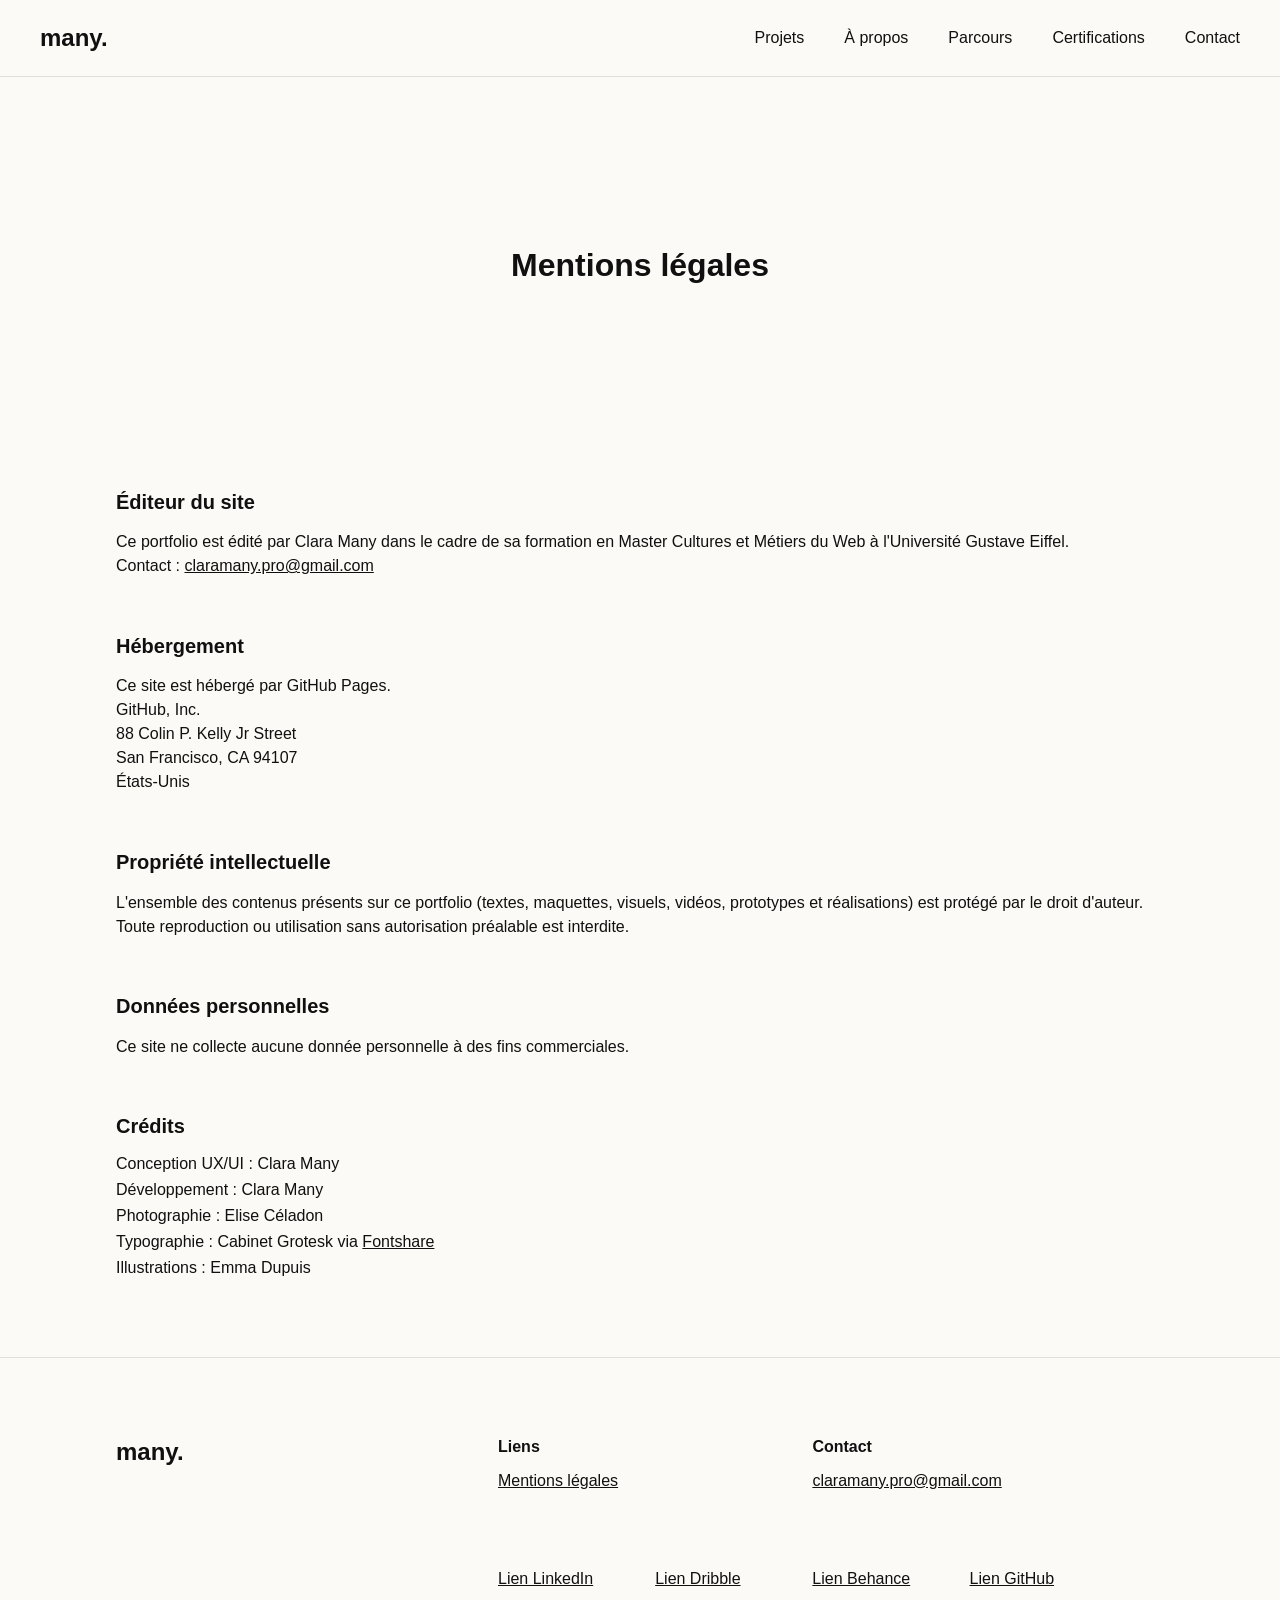
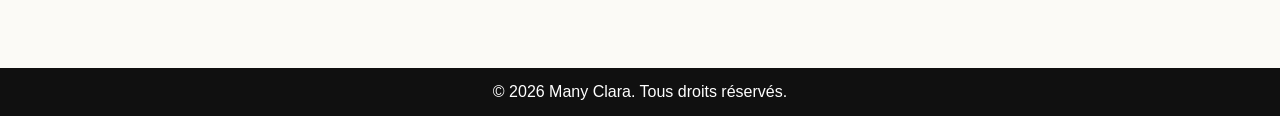
==== legal-notices.html @ 9bb2944a "add folders, move files and edit path" ====
<!doctype html>
<html lang="fr">
  <head>
    <meta charset="UTF-8" />
    <meta name="viewport" content="width=device-width, initial-scale=1.0" />
    <link rel="stylesheet" href="./css/styles.css" />
    <title>Mentions légales - Many Clara Portfolio</title>
    <link rel="icon" type="image/png" href="assets/favicon-many-clara.png" />
  </head>
  <body>
    <header>
      <nav>
        <div class="logo"><a href="index.html">many.</a></div>
        <ul class="nav-links">
          <li><a href="index.html#projects-section">Projets</a></li>
          <li><a href="index.html#about-section">À propos</a></li>
          <li><a href="index.html#experiences-section">Parcours</a></li>
          <li>
            <a href="index.html#certifications-section">Certifications</a>
          </li>
          <li><a href="index.html#contact-section">Contact</a></li>
        </ul>
      </nav>
    </header>
    <main>
      <div class="hero hero-legal">
        <h1>Mentions légales</h1>
      </div>
      <div class="text-container">
        <div class="text-section">
          <h2>Éditeur du site</h2>
          <p>
            Ce portfolio est édité par Clara Many dans le cadre de sa formation
            en Master Cultures et Métiers du Web à l'Université Gustave Eiffel.
          </p>
          <p>
            Contact :
            <a href="mailto:claramany.pro@gmail.com">
              claramany.pro@gmail.com
            </a>
          </p>
        </div>
        <div class="text-section">
          <h2>Hébergement</h2>
          <p>Ce site est hébergé par GitHub Pages.</p>
          <p>
            GitHub, Inc.<br />
            88 Colin P. Kelly Jr Street<br />
            San Francisco, CA 94107<br />
            États-Unis
          </p>
        </div>
        <div class="text-section">
          <h2>Propriété intellectuelle</h2>
          <p>
            L'ensemble des contenus présents sur ce portfolio (textes,
            maquettes, visuels, vidéos, prototypes et réalisations) est protégé
            par le droit d'auteur.
          </p>
          <p>
            Toute reproduction ou utilisation sans autorisation préalable est
            interdite.
          </p>
        </div>
        <div class="text-section personal-data-section">
          <h2>Données personnelles</h2>
          <p>
            Ce site ne collecte aucune donnée personnelle à des fins
            commerciales.
          </p>
        </div>
        <div class="text-section">
          <h2>Crédits</h2>
          <ul>
            <li>Conception UX/UI : Clara Many</li>
            <li>Développement : Clara Many</li>
            <li>Photographie : Elise Céladon</li>
            <li>
              Typographie : Cabinet Grotesk via
              <a
                href="https://www.fontshare.com/fonts/cabinet-grotesk"
                target="_blank"
                rel="noopener"
                >Fontshare</a
              >
            </li>
            <li>Illustrations : Emma Dupuis</li>
          </ul>
        </div>
      </div>
    </main>
    <footer>
      <div class="footer-top-section">
        <div class="footer-left-section">
          <div class="logo">many.</div>
        </div>
        <div class="footer-right-section">
          <div class="footer-links">
            <div class="footer-column">
              <h3>Liens</h3>
              <a href="./legal-notices.html">Mentions légales</a>
            </div>
            <div class="footer-column">
              <h3>Contact</h3>
              <a href="mailto:claramany.pro@gmail.com"
                >claramany.pro@gmail.com</a
              >
            </div>
          </div>
          <div class="social-links">
            <a
              href="https://www.linkedin.com/in/clara-many/"
              target="_blank"
              rel="noopener"
              >Lien LinkedIn</a
            >
            <a href="https://dribbble.com/manyc" target="_blank" rel="noopener"
              >Lien Dribble</a
            >
            <a
              href="https://www.behance.net/claramany"
              target="_blank"
              rel="noopener"
              >Lien Behance</a
            >
            <a href="https://github.com/ClaraMy" target="_blank" rel="noopener"
              >Lien GitHub</a
            >
          </div>
        </div>
      </div>
      <div class="footer-bottom-section">
        <div class="rights">
          <p>&copy; 2026 Many Clara. Tous droits réservés.</p>
        </div>
      </div>
    </footer>
  </body>
</html>
---- css/styles.css ----
*,
*::before,
*::after {
  box-sizing: border-box;
}

/* Font */

/**
* @license
*
* Font Family: Cabinet Grotesk
* Designed by: ITF
* URL: https://www.fontshare.com/fonts/cabinet-grotesk
* © 2026 Indian Type Foundry
*
* Cabinet Grotesk Regular 
* Cabinet Grotesk Medium 
* Cabinet Grotesk Bold 
* Cabinet Grotesk Extrabold 

*
*/

@font-face {
  font-family: "CabinetGrotesk-Regular";
  src:
    url("./assets/fonts/CabinetGrotesk-Regular.woff2") format("woff2"),
    url("./assets/fonts/CabinetGrotesk-Regular.woff") format("woff"),
    url("./assets/fonts/CabinetGrotesk-Regular.ttf") format("truetype");
  font-weight: 400;
  font-display: swap;
  font-style: normal;
}
@font-face {
  font-family: "CabinetGrotesk-Medium";
  src:
    url("./assets/fonts/CabinetGrotesk-Medium.woff2") format("woff2"),
    url("./assets/fonts/CabinetGrotesk-Medium.woff") format("woff"),
    url("./assets/fonts/CabinetGrotesk-Medium.ttf") format("truetype");
  font-weight: 500;
  font-display: swap;
  font-style: normal;
}
@font-face {
  font-family: "CabinetGrotesk-Bold";
  src:
    url("./assets/fonts/CabinetGrotesk-Bold.woff2") format("woff2"),
    url("./assets/fonts/CabinetGrotesk-Bold.woff") format("woff"),
    url("./assets/fonts/CabinetGrotesk-Bold.ttf") format("truetype");
  font-weight: 700;
  font-display: swap;
  font-style: normal;
}
@font-face {
  font-family: "CabinetGrotesk-Extrabold";
  src:
    url("./assets/fonts/CabinetGrotesk-Extrabold.woff2") format("woff2"),
    url("./assets/fonts/CabinetGrotesk-Extrabold.woff") format("woff"),
    url("./assets/fonts/CabinetGrotesk-Extrabold.ttf") format("truetype");
  font-weight: 800;
  font-display: swap;
  font-style: normal;
}

:root {
  --color-background-primary: #fbfaf6;
  --color-background-secondary: #101010;
  --color-text-primary: #101010;
  --color-text-secondary: #ffffff;
  --color-border: #dfdfdf;

  --main-font: "Cabinet Grotesk", sans-serif;
}

body {
  font-family: var(--main-font);
  background-color: var(--color-background-primary);
  color: var(--color-text-primary);
  margin: 0;
  padding: 0;
}

p {
  line-height: 1.5;
  margin: 0;
}

ul {
  list-style: none;
  margin: 0;
  padding: 0;
  display: flex;
  flex-direction: column;
  gap: 0.5rem;
}

a {
  color: var(--color-text-primary);
}

.highlight {
  font-weight: 700;
}

.visually-hidden {
  border: 0;
  clip: rect(1px, 1px, 1px, 1px);
  -webkit-clip-path: inset(0px 0px 99.9% 99.9%);
  clip-path: inset(0px 0px 99.9% 99.9%);
  height: 1px;
  overflow: hidden;
  padding: 0;
  position: absolute;
  width: 1px;
}

/* Heading */

h2 {
  font-size: 1.25rem;
  font-weight: 700;
}

h3 {
  font-size: 1rem;
  font-weight: 700;
  margin: 0;
}

/* Navigation */

header {
  position: fixed;
  top: 0;
  width: 100%;
  z-index: 10000;
}

nav {
  display: flex;
  justify-content: space-between;
  align-items: center;
  border-bottom: 1px solid var(--color-border);
  padding: 1.5rem 2.5rem;
  background-color: var(--color-background-primary);
}

.logo {
  font-weight: 700;
  font-size: 1.5rem;
}

.logo a {
  text-decoration: none;
}

.nav-links {
  display: flex;
  flex-direction: row;
  gap: 2.5rem;
}

.nav-links a {
  text-decoration: none;
  font-weight: 500;
}

.nav-links a:hover {
  text-decoration: underline;
}

/* Hero */

.hero {
  display: flex;
  flex-direction: column;
  justify-content: center;
  align-items: center;
  gap: 1rem;
  height: 90vh;
  padding: 5rem 0 0;
  text-align: center;
}

.hero-legal {
  height: 50vh;
}

.hero img {
  width: 160px;
}

.hero-quote {
  font-size: 1.25rem;
  max-width: 55%;
}

/* Section */

.data-section {
  padding: 5rem 7.25rem;
}

.text-container {
  display: flex;
  flex-direction: column;
  gap: 2.5rem;
  padding: 1.5rem 7.25rem 5rem;
}

.divider-container {
  padding: 0 7.25rem;
}

.divider {
  border: none;
  border-top: 1px solid var(--color-border);
  margin: 0;
}

/* Projects */

.projects-container {
  display: grid;
  grid-template-columns: repeat(3, 1fr);
  gap: 2.5rem;
}

.project-card {
  display: flex;
  flex-direction: column;
  gap: 1.5rem;
}

.project-card img {
  width: 100%;
  height: auto;
}

.project-information {
  display: flex;
  flex-direction: column;
  gap: 1rem;
}

.project-button {
  background: none;
  border: none;
  padding: 0;
  align-self: flex-start;
  font-family: var(--main-font);
  font-size: 1rem;
  text-decoration: underline;
  color: var(--color-text-primary);
  cursor: pointer;
}

/* About */

.about-container {
  display: flex;
  justify-content: space-between;
}

.about-text {
  display: flex;
  flex-direction: column;
  gap: 1.5rem;
  width: 48%;
}

.resume {
  padding: 2rem 0;
}

.about-image-container {
  display: flex;
  flex-direction: column;
  gap: 5rem;
  width: 40%;
}

.skills-container {
  display: flex;
  flex-direction: column;
  gap: 2.5rem;
}

.skills {
  display: flex;
  gap: 2.5rem;
}

/* Experiences */

.experiences-container {
  display: flex;
  flex-direction: column-reverse;
  gap: 2.5rem;
}

.experience-card {
  display: flex;
  justify-content: space-between;
  gap: 5rem;
}

.experience-date {
  min-width: 9%;
}

.experience-header {
  display: flex;
  flex-direction: column;
  width: 33%;
}

.experience-description {
  width: 50%;
}

/* Certifications */

.certifications-container {
  display: flex;
  flex-direction: column-reverse;
  gap: 2.5rem;
}

.certification-card {
  display: flex;
  justify-content: space-between;
  gap: 5rem;
}

.certification-title {
  min-width: 9%;
}

.certification-link {
  width: 12%;
}

/* CV Video */
#video-section {
  display: flex;
  flex-direction: column;
  gap: 2.5rem;
}

.video-container {
  position: relative;
}

.video-container video {
  width: 100%;
  object-fit: cover;
}

.controls {
  display: flex;
  align-items: center;
  justify-content: center;
  position: absolute;
  inset: 0;
}

#button-play {
  width: 4rem;
  height: 4rem;
  border: none;
  border-radius: 50%;
  font-size: 2rem;
  background-color: var(--color-background-primary);
  cursor: pointer;
  transition: opacity 0.5s ease;
  pointer-events: auto;
}

#button-play.hidden {
  opacity: 0;
  pointer-events: none;
}

.video-text {
  display: flex;
  flex-direction: column;
  align-items: center;
  justify-content: center;
  gap: 1rem;
}

.video-text p {
  text-align: center;
}

/* Contact */
.contact-container {
  display: flex;
  flex-direction: column;
  justify-content: space-between;
  gap: 1rem;
  width: 50%;
}

/* Footer */
footer {
  border-top: 1px solid var(--color-border);
}

.footer-top-section {
  display: flex;
  gap: 30%;
  padding: 5rem 7.25rem;
}

.footer-right-section {
  display: flex;
  flex-direction: column;
  gap: 5rem;
  width: 60%;
}

.footer-links {
  display: flex;
}

.footer-column {
  display: flex;
  flex-direction: column;
  gap: 1rem;
  width: 50%;
}

.social-links {
  display: flex;
}

.social-links a {
  width: 25%;
}

.footer-bottom-section {
  background-color: var(--color-background-secondary);
  padding: 0.75rem 0;
}

.rights {
  text-align: center;
  color: var(--color-text-secondary);
}

/* MEDIA QUERY */

/* Tablet */
@media (max-width: 1024px) {
  nav {
    padding: 1.5rem 3rem;
  }

  .divider-container {
    padding: 0 3rem;
  }

  .hero-quote {
    font-size: 1rem;
  }

  .data-section {
    padding: 5rem 3rem;
  }

  .projects-container {
    grid-template-columns: repeat(2, 1fr);
  }

  .about-container {
    flex-direction: column;
    gap: 2.5rem;
  }

  .about-text {
    width: 100%;
  }

  .about-image-container {
    flex-direction: row-reverse;
    justify-content: space-between;
    width: 100%;
  }

  .experiences-container {
    gap: 3rem;
  }

  .experience-card,
  .certification-card {
    flex-direction: column;
    gap: 1rem;
  }

  .experience-date,
  .experience-header,
  .experience-description {
    width: 100%;
  }

  .certification-link {
    width: 100%;
  }

  .footer-top-section {
    padding: 5rem 3rem;
  }
}

/* Mobile */
@media (max-width: 768px) {
  nav {
    padding: 1.5rem;
  }

  .divider-container {
    padding: 0 1.5rem;
  }

  .hero-quote {
    max-width: 80%;
  }

  .data-section {
    padding: 3rem 1.5rem;
  }

  .projects-container {
    grid-template-columns: 1fr;
  }

  .about-image-container {
    flex-direction: column-reverse;
    gap: 2.5rem;
  }

  .skills {
    flex-direction: column;
    gap: 1rem;
  }

  .contact-container {
    flex-direction: column;
    gap: 2.5rem;
    width: 100%;
  }

  .contact-text {
    width: 100%;
  }

  .footer-top-section {
    padding: 3rem 1.5rem;
    flex-direction: column;
    gap: 2.5rem;
  }

  .footer-right-section {
    width: 100%;
    gap: 2.5rem;
  }

  .social-links {
    flex-wrap: wrap;
    gap: 1rem 0;
  }

  .social-links a {
    width: 50%;
  }
}
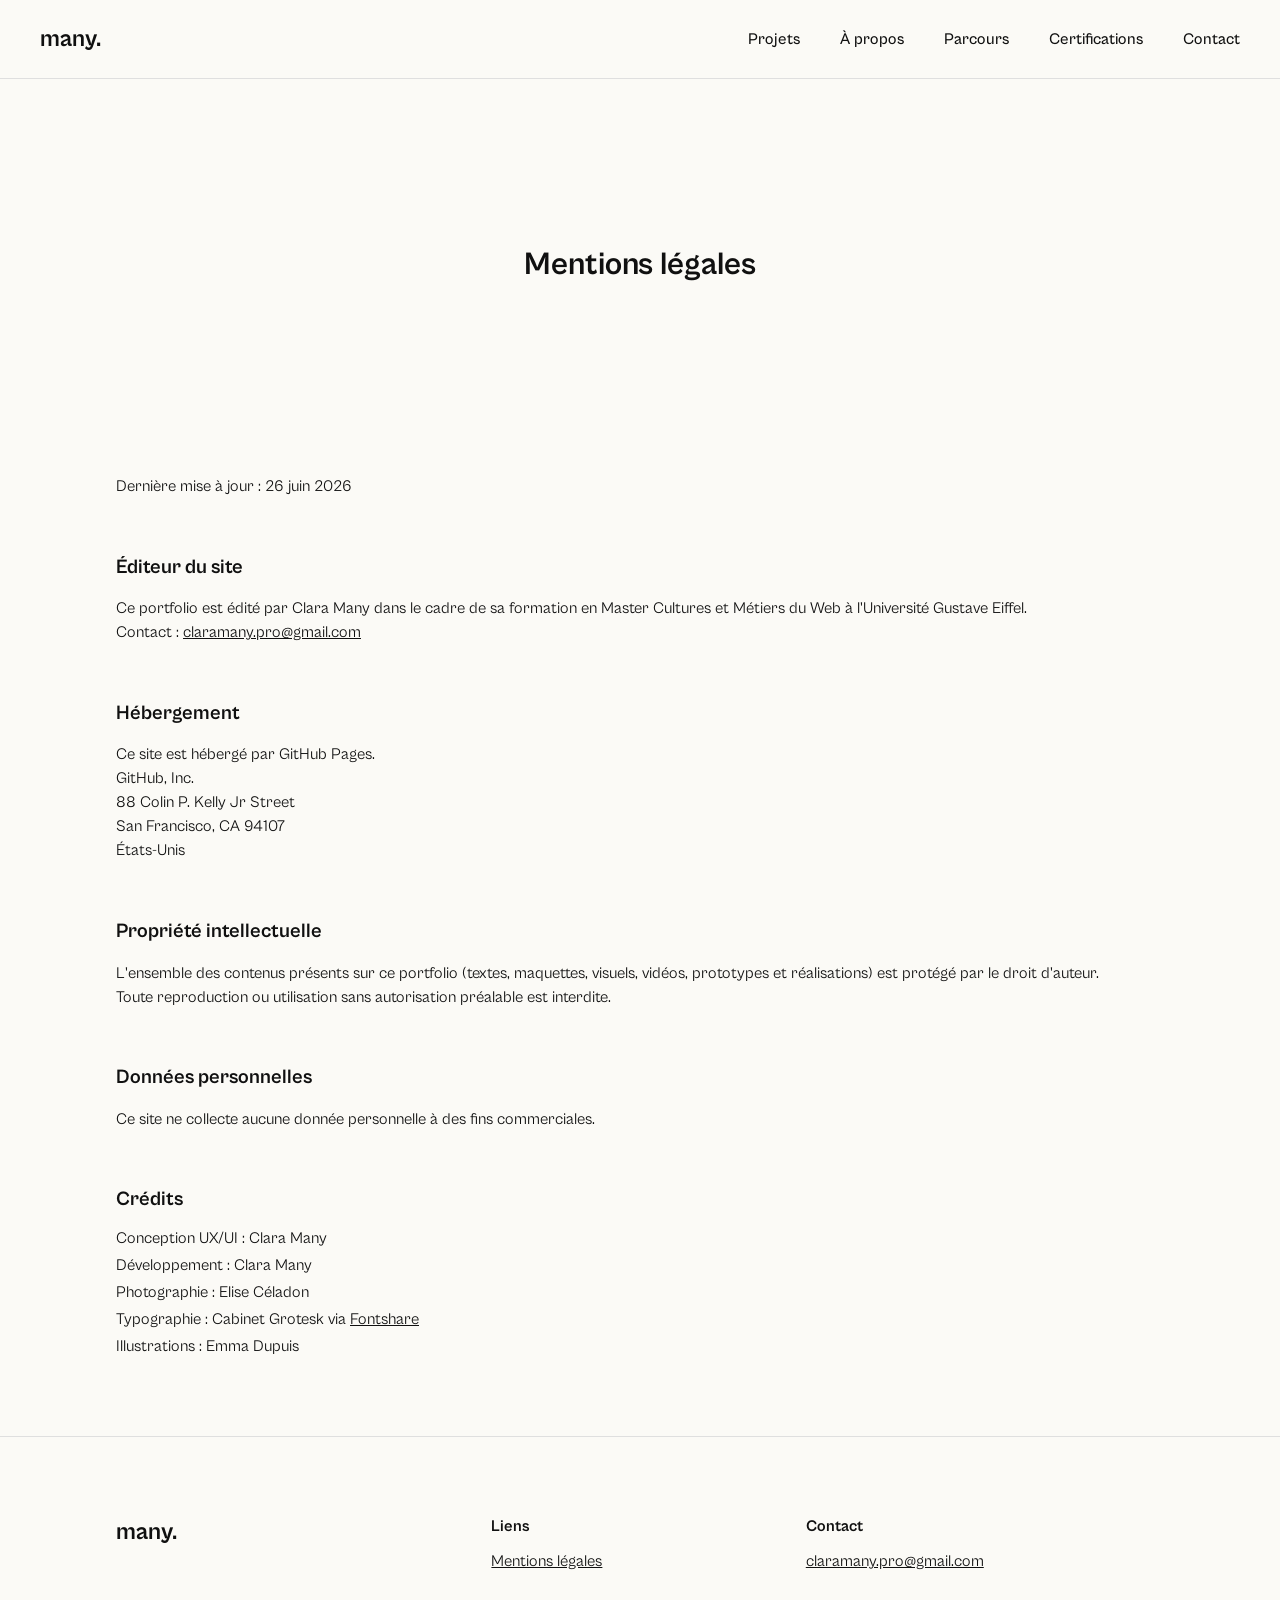
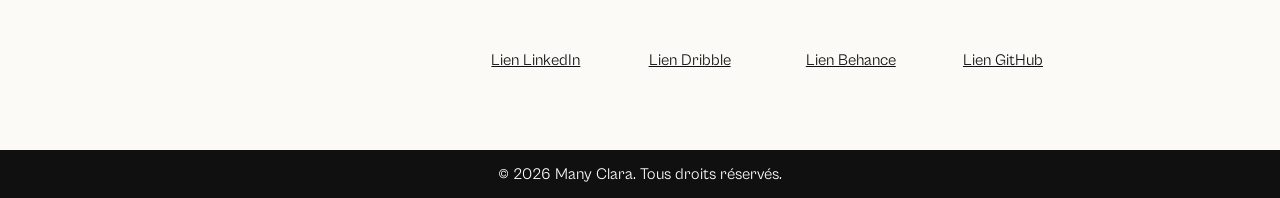
==== commit 3fefca10: "add last update text" ====
--- a/legal-notices.html
+++ b/legal-notices.html
@@ -27,6 +27,7 @@
         <h1>Mentions légales</h1>
       </div>
       <div class="text-container">
+        <p>Dernière mise à jour : 26 juin 2026</p>
         <div class="text-section">
           <h2>Éditeur du site</h2>
           <p>
@@ -81,7 +82,9 @@
                 href="https://www.fontshare.com/fonts/cabinet-grotesk"
                 target="_blank"
                 rel="noopener"
-                >Fontshare</a
+                >Fontshare<span class="visually-hidden">
+                  (ouvre dans une nouvelle fenêtre)</span
+                ></a
               >
             </li>
             <li>Illustrations : Emma Dupuis</li>
@@ -92,7 +95,7 @@
     <footer>
       <div class="footer-top-section">
         <div class="footer-left-section">
-          <div class="logo">many.</div>
+          <div class="logo"><a href="index.html">many.</a></div>
         </div>
         <div class="footer-right-section">
           <div class="footer-links">
@@ -112,19 +115,28 @@
               href="https://www.linkedin.com/in/clara-many/"
               target="_blank"
               rel="noopener"
-              >Lien LinkedIn</a
+              >Lien LinkedIn
+              <span class="visually-hidden">
+                (ouvre dans une nouvelle fenêtre)</span
+              ></a
             >
             <a href="https://dribbble.com/manyc" target="_blank" rel="noopener"
-              >Lien Dribble</a
+              >Lien Dribble<span class="visually-hidden">
+                (ouvre dans une nouvelle fenêtre)</span
+              ></a
             >
             <a
               href="https://www.behance.net/claramany"
               target="_blank"
               rel="noopener"
-              >Lien Behance</a
+              >Lien Behance<span class="visually-hidden">
+                (ouvre dans une nouvelle fenêtre)</span
+              ></a
             >
             <a href="https://github.com/ClaraMy" target="_blank" rel="noopener"
-              >Lien GitHub</a
+              >Lien GitHub<span class="visually-hidden">
+                (ouvre dans une nouvelle fenêtre)</span
+              ></a
             >
           </div>
         </div>
--- a/css/styles.css
+++ b/css/styles.css
@@ -23,41 +23,41 @@
 */
 
 @font-face {
-  font-family: "CabinetGrotesk-Regular";
+  font-family: "Cabinet Grotesk";
   src:
-    url("./assets/fonts/CabinetGrotesk-Regular.woff2") format("woff2"),
-    url("./assets/fonts/CabinetGrotesk-Regular.woff") format("woff"),
-    url("./assets/fonts/CabinetGrotesk-Regular.ttf") format("truetype");
+    url("../assets/fonts/CabinetGrotesk-Regular.woff2") format("woff2"),
+    url("../assets/fonts/CabinetGrotesk-Regular.woff") format("woff"),
+    url("../assets/fonts/CabinetGrotesk-Regular.ttf") format("truetype");
   font-weight: 400;
   font-display: swap;
   font-style: normal;
 }
 @font-face {
-  font-family: "CabinetGrotesk-Medium";
+  font-family: "Cabinet Grotesk";
   src:
-    url("./assets/fonts/CabinetGrotesk-Medium.woff2") format("woff2"),
-    url("./assets/fonts/CabinetGrotesk-Medium.woff") format("woff"),
-    url("./assets/fonts/CabinetGrotesk-Medium.ttf") format("truetype");
+    url("../assets/fonts/CabinetGrotesk-Medium.woff2") format("woff2"),
+    url("../assets/fonts/CabinetGrotesk-Medium.woff") format("woff"),
+    url("../assets/fonts/CabinetGrotesk-Medium.ttf") format("truetype");
   font-weight: 500;
   font-display: swap;
   font-style: normal;
 }
 @font-face {
-  font-family: "CabinetGrotesk-Bold";
+  font-family: "Cabinet Grotesk";
   src:
-    url("./assets/fonts/CabinetGrotesk-Bold.woff2") format("woff2"),
-    url("./assets/fonts/CabinetGrotesk-Bold.woff") format("woff"),
-    url("./assets/fonts/CabinetGrotesk-Bold.ttf") format("truetype");
+    url("../assets/fonts/CabinetGrotesk-Bold.woff2") format("woff2"),
+    url("../assets/fonts/CabinetGrotesk-Bold.woff") format("woff"),
+    url("../assets/fonts/CabinetGrotesk-Bold.ttf") format("truetype");
   font-weight: 700;
   font-display: swap;
   font-style: normal;
 }
 @font-face {
-  font-family: "CabinetGrotesk-Extrabold";
+  font-family: "Cabinet Grotesk";
   src:
-    url("./assets/fonts/CabinetGrotesk-Extrabold.woff2") format("woff2"),
-    url("./assets/fonts/CabinetGrotesk-Extrabold.woff") format("woff"),
-    url("./assets/fonts/CabinetGrotesk-Extrabold.ttf") format("truetype");
+    url("../assets/fonts/CabinetGrotesk-Extrabold.woff2") format("woff2"),
+    url("../assets/fonts/CabinetGrotesk-Extrabold.woff") format("woff"),
+    url("../assets/fonts/CabinetGrotesk-Extrabold.ttf") format("truetype");
   font-weight: 800;
   font-display: swap;
   font-style: normal;
@@ -79,6 +79,10 @@
   color: var(--color-text-primary);
   margin: 0;
   padding: 0;
+}
+
+body.menu-open {
+  overflow: hidden;
 }
 
 p {
@@ -117,6 +121,10 @@
 
 /* Heading */
 
+h1 {
+  margin: 0;
+}
+
 h2 {
   font-size: 1.25rem;
   font-weight: 700;
@@ -153,6 +161,73 @@
 
 .logo a {
   text-decoration: none;
+}
+
+/* Burger Menu */
+
+.burger-menu {
+  display: none;
+  font-size: 1.5rem;
+  background: none;
+  border: none;
+  cursor: pointer;
+}
+
+/* Sidepanel */
+
+.overlay {
+  position: fixed;
+  inset: 0;
+  background: rgba(0,0,0,0.4);
+  opacity: 0;
+  visibility: hidden;
+  transition: 0.3s;
+  z-index: 99999;
+}
+
+.overlay.active {
+  opacity: 1;
+  visibility: visible;
+}
+
+.side-panel {
+  display: flex;
+  flex-direction: column;
+  position: fixed;
+  top: 0;
+  right: 0;
+  width: 80vw;
+  max-width: 80%;
+  height: 100vh;
+  background: var(--color-background-primary);
+  padding: 2rem;
+  transform: translateX(100%);
+  transition: transform 0.3s ease;
+  z-index: 100000;
+}
+
+.side-panel.active {
+  transform: translateX(0);
+}
+
+.button-close {
+  align-self: flex-end;
+  font-size: 1.5rem;
+  background: none;
+  border: none;
+  cursor: pointer;
+}
+
+.side-panel ul {
+  display: flex;
+  flex-direction: column;
+  gap: 2rem;
+  margin-top: 4rem;
+}
+
+.side-panel a {
+  text-decoration: none;
+  font-size: 1.5rem;
 }
 
 .nav-links {
@@ -244,18 +319,6 @@
   gap: 1rem;
 }
 
-.project-button {
-  background: none;
-  border: none;
-  padding: 0;
-  align-self: flex-start;
-  font-family: var(--main-font);
-  font-size: 1rem;
-  text-decoration: underline;
-  color: var(--color-text-primary);
-  cursor: pointer;
-}
-
 /* About */
 
 .about-container {
@@ -351,6 +414,7 @@
 
 .video-container {
   position: relative;
+  background-color: black;
 }
 
 .video-container video {
@@ -521,6 +585,14 @@
     padding: 1.5rem;
   }
 
+  .burger-menu {
+    display: block;
+  }
+
+  .nav-links {
+    display: none;
+  }
+
   .divider-container {
     padding: 0 1.5rem;
   }
@@ -530,7 +602,7 @@
   }
 
   .data-section {
-    padding: 3rem 1.5rem;
+    padding: 5rem 1.5rem;
   }
 
   .projects-container {
